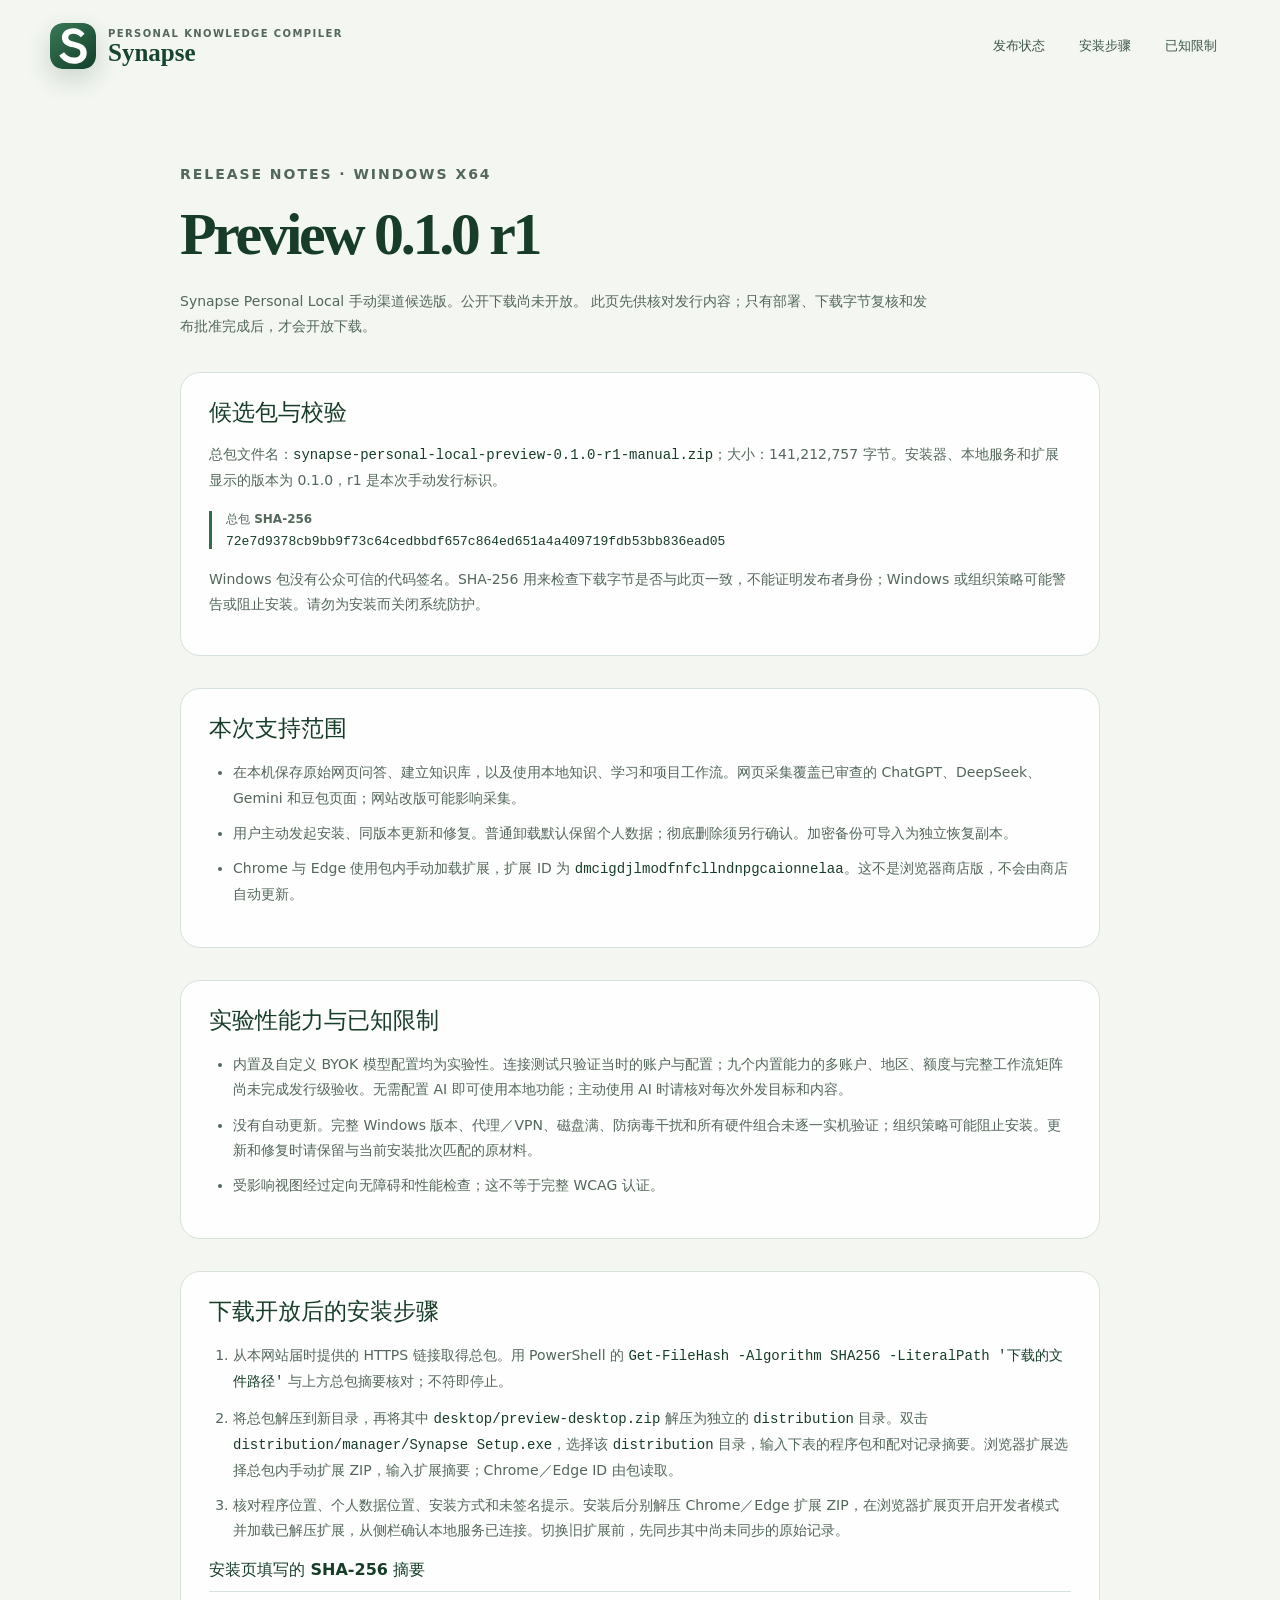
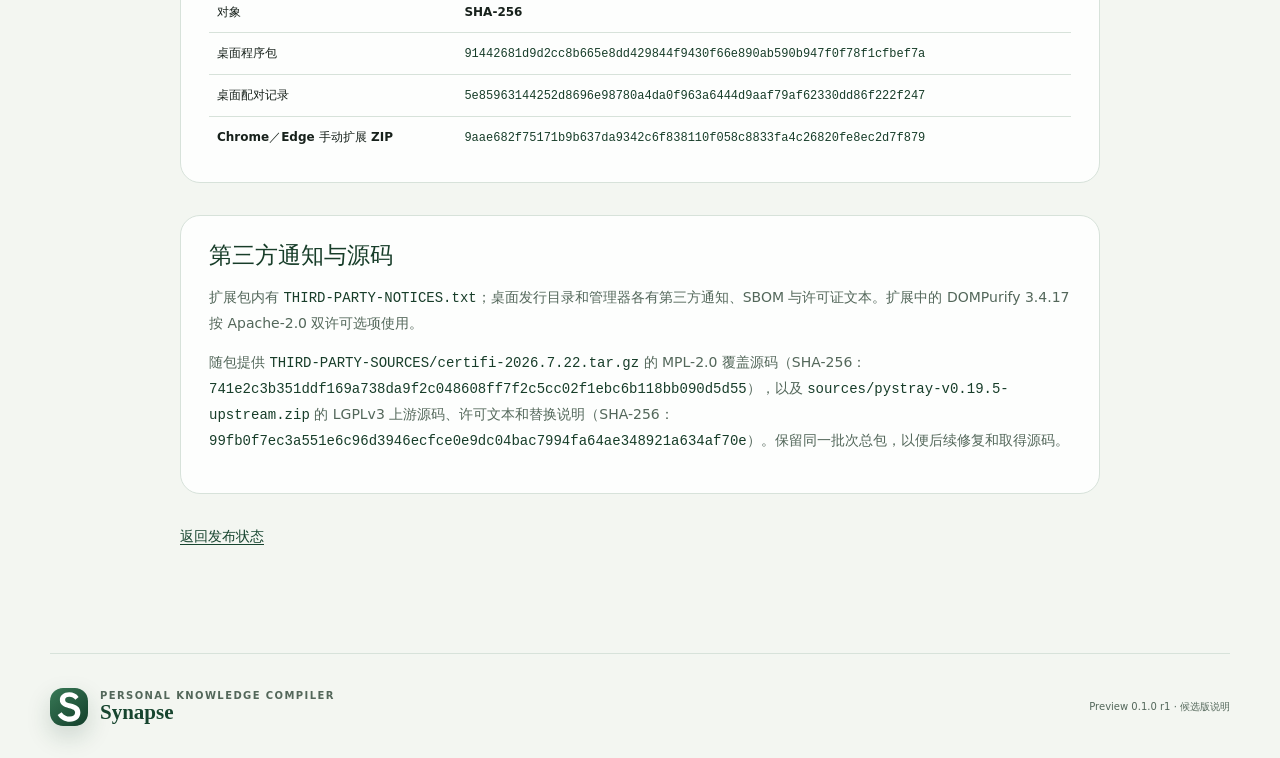
==== preview-0.1.0-r1.html @ c21005fe "Add files via upload" ====
<!doctype html>
<html lang="zh-CN">
  <head>
    <meta charset="utf-8">
    <meta name="viewport" content="width=device-width, initial-scale=1">
    <meta name="description" content="Synapse Personal Local Preview 0.1.0 r1 候选版说明、校验摘要、安装步骤与已知限制。">
    <title>Preview 0.1.0 r1 候选版说明 · Synapse</title>
    <link rel="stylesheet" href="./styles.css">
  </head>
  <body>
    <header class="site-header">
      <a class="brand" href="./index.html#top" aria-label="返回 Synapse 首页">
        <img src="./brand/synapse-mark.svg" alt="" width="46" height="46">
        <span><small>PERSONAL KNOWLEDGE COMPILER</small><strong>Synapse</strong></span>
      </a>
      <nav aria-label="候选版说明导航">
        <a href="./index.html#availability">发布状态</a>
        <a href="#install">安装步骤</a>
        <a href="#limits">已知限制</a>
      </nav>
    </header>

    <main class="release-notes" id="top">
      <p class="eyebrow">RELEASE NOTES · WINDOWS X64</p>
      <h1>Preview 0.1.0 r1</h1>
      <p class="release-notes-lede">Synapse Personal Local 手动渠道候选版。<strong>公开下载尚未开放。</strong> 此页先供核对发行内容；只有部署、下载字节复核和发布批准完成后，才会开放下载。</p>

      <section aria-labelledby="release-overview">
        <h2 id="release-overview">候选包与校验</h2>
        <p>总包文件名：<code>synapse-personal-local-preview-0.1.0-r1-manual.zip</code>；大小：141,212,757 字节。安装器、本地服务和扩展显示的版本为 0.1.0，r1 是本次手动发行标识。</p>
        <div class="release-hash"><span>总包 SHA-256</span><code>72e7d9378cb9bb9f73c64cedbbdf657c864ed651a4a409719fdb53bb836ead05</code></div>
        <p>Windows 包没有公众可信的代码签名。SHA-256 用来检查下载字节是否与此页一致，不能证明发布者身份；Windows 或组织策略可能警告或阻止安装。请勿为安装而关闭系统防护。</p>
      </section>

      <section aria-labelledby="release-support">
        <h2 id="release-support">本次支持范围</h2>
        <ul>
          <li>在本机保存原始网页问答、建立知识库，以及使用本地知识、学习和项目工作流。网页采集覆盖已审查的 ChatGPT、DeepSeek、Gemini 和豆包页面；网站改版可能影响采集。</li>
          <li>用户主动发起安装、同版本更新和修复。普通卸载默认保留个人数据；彻底删除须另行确认。加密备份可导入为独立恢复副本。</li>
          <li>Chrome 与 Edge 使用包内手动加载扩展，扩展 ID 为 <code>dmcigdjlmodfnfcllndnpgcaionnelaa</code>。这不是浏览器商店版，不会由商店自动更新。</li>
        </ul>
      </section>

      <section id="limits" aria-labelledby="release-limits">
        <h2 id="release-limits">实验性能力与已知限制</h2>
        <ul>
          <li>内置及自定义 BYOK 模型配置均为<strong>实验性</strong>。连接测试只验证当时的账户与配置；九个内置能力的多账户、地区、额度与完整工作流矩阵尚未完成发行级验收。无需配置 AI 即可使用本地功能；主动使用 AI 时请核对每次外发目标和内容。</li>
          <li>没有自动更新。完整 Windows 版本、代理／VPN、磁盘满、防病毒干扰和所有硬件组合未逐一实机验证；组织策略可能阻止安装。更新和修复时请保留与当前安装批次匹配的原材料。</li>
          <li>受影响视图经过定向无障碍和性能检查；这不等于完整 WCAG 认证。</li>
        </ul>
      </section>

      <section id="install" aria-labelledby="release-install">
        <h2 id="release-install">下载开放后的安装步骤</h2>
        <ol>
          <li>从本网站届时提供的 HTTPS 链接取得总包。用 PowerShell 的 <code>Get-FileHash -Algorithm SHA256 -LiteralPath '下载的文件路径'</code> 与上方总包摘要核对；不符即停止。</li>
          <li>将总包解压到新目录，再将其中 <code>desktop/preview-desktop.zip</code> 解压为独立的 <code>distribution</code> 目录。双击 <code>distribution/manager/Synapse Setup.exe</code>，选择该 <code>distribution</code> 目录，输入下表的程序包和配对记录摘要。浏览器扩展选择总包内手动扩展 ZIP，输入扩展摘要；Chrome／Edge ID 由包读取。</li>
          <li>核对程序位置、个人数据位置、安装方式和未签名提示。安装后分别解压 Chrome／Edge 扩展 ZIP，在浏览器扩展页开启开发者模式并加载已解压扩展，从侧栏确认本地服务已连接。切换旧扩展前，先同步其中尚未同步的原始记录。</li>
        </ol>
        <div class="release-table-wrap">
          <table>
            <caption>安装页填写的 SHA-256 摘要</caption>
            <thead><tr><th scope="col">对象</th><th scope="col">SHA-256</th></tr></thead>
            <tbody>
              <tr><th scope="row">桌面程序包</th><td><code>91442681d9d2cc8b665e8dd429844f9430f66e890ab590b947f0f78f1cfbef7a</code></td></tr>
              <tr><th scope="row">桌面配对记录</th><td><code>5e85963144252d8696e98780a4da0f963a6444d9aaf79af62330dd86f222f247</code></td></tr>
              <tr><th scope="row">Chrome／Edge 手动扩展 ZIP</th><td><code>9aae682f75171b9b637da9342c6f838110f058c8833fa4c26820fe8ec2d7f879</code></td></tr>
            </tbody>
          </table>
        </div>
      </section>

      <section aria-labelledby="release-sources">
        <h2 id="release-sources">第三方通知与源码</h2>
        <p>扩展包内有 <code>THIRD-PARTY-NOTICES.txt</code>；桌面发行目录和管理器各有第三方通知、SBOM 与许可证文本。扩展中的 DOMPurify 3.4.17 按 Apache-2.0 双许可选项使用。</p>
        <p>随包提供 <code>THIRD-PARTY-SOURCES/certifi-2026.7.22.tar.gz</code> 的 MPL-2.0 覆盖源码（SHA-256：<code>741e2c3b351ddf169a738da9f2c048608ff7f2c5cc02f1ebc6b118bb090d5d55</code>），以及 <code>sources/pystray-v0.19.5-upstream.zip</code> 的 LGPLv3 上游源码、许可文本和替换说明（SHA-256：<code>99fb0f7ec3a551e6c96d3946ecfce0e9dc04bac7994fa64ae348921a634af70e</code>）。保留同一批次总包，以便后续修复和取得源码。</p>
      </section>
      <p class="release-notes-end"><a href="./index.html#availability">返回发布状态</a></p>
    </main>
    <footer>
      <div class="brand footer-brand"><img src="./brand/synapse-mark.svg" alt="" width="38" height="38"><span><small>PERSONAL KNOWLEDGE COMPILER</small><strong>Synapse</strong></span></div>
      <p>Preview 0.1.0 r1 · 候选版说明</p>
    </footer>
  </body>
</html>
---- styles.css ----
:root {
  color-scheme: light;
  --ink: #17211b;
  --heading: #173d29;
  --copy: #53675a;
  --subtle: #53675a;
  --brand: #2f704b;
  --brand-dark: #17452f;
  --brand-soft: #e8f0ea;
  --page: #f3f6f1;
  --paper: #fdfefd;
  --line: #d7e2da;
  --line-strong: #b8ccbd;
  font-family: Inter, "Microsoft YaHei UI", "Microsoft YaHei", system-ui, sans-serif;
  background: var(--page);
  color: var(--ink);
  font-synthesis: none;
  text-rendering: optimizeLegibility;
}

* { box-sizing: border-box; }
html { scroll-behavior: smooth; }
body { margin: 0; min-width: 300px; background: var(--page); }
a { color: inherit; }
a:focus-visible { outline: 3px solid rgba(55, 111, 76, .28); outline-offset: 4px; }

.site-header,
main,
footer {
  width: min(1180px, calc(100% - 40px));
  margin-inline: auto;
}

.site-header {
  display: flex;
  align-items: center;
  justify-content: space-between;
  gap: 28px;
  min-height: 92px;
}

.brand {
  display: inline-flex;
  align-items: center;
  gap: 12px;
  text-decoration: none;
}

.brand img { border-radius: 13px; box-shadow: 0 10px 24px rgba(23, 69, 47, .18); }
.brand span { display: grid; gap: 1px; }
.brand small,
.eyebrow,
.mini-label {
  color: var(--subtle);
  font-size: 10px;
  font-weight: 800;
  letter-spacing: .14em;
}
.brand strong {
  color: var(--brand-dark);
  font-family: Georgia, "Times New Roman", serif;
  font-size: 25px;
  line-height: 1;
}

.site-header nav { display: flex; align-items: center; gap: 8px; }
.site-header nav a {
  border-radius: 999px;
  padding: 9px 13px;
  color: #3e5748;
  font-size: 13px;
  font-weight: 700;
  text-decoration: none;
}
.site-header nav a:hover { background: #e8efe9; }

.hero {
  position: relative;
  display: grid;
  grid-template-columns: minmax(0, .88fr) minmax(520px, 1.12fr);
  gap: clamp(38px, 5vw, 74px);
  align-items: center;
  min-height: 680px;
  padding: 76px 0 96px;
}

.hero::before {
  position: absolute;
  inset: 0 50% auto auto;
  width: 520px;
  height: 520px;
  border-radius: 50%;
  background: rgba(183, 211, 190, .26);
  filter: blur(1px);
  content: "";
  z-index: -1;
}

.status-kicker {
  display: inline-flex;
  align-items: center;
  gap: 8px;
  margin: 0 0 22px;
  border: 1px solid #cbdacf;
  border-radius: 999px;
  padding: 7px 11px;
  color: #486151;
  background: rgba(255,255,255,.62);
  font-size: 11px;
  font-weight: 750;
}
.status-kicker span { width: 7px; height: 7px; border-radius: 50%; background: #c28b2c; }

h1,
h2,
h3,
p { margin-top: 0; }

h1 {
  max-width: 610px;
  margin-bottom: 24px;
  color: var(--heading);
  font-family: Georgia, "Times New Roman", "Microsoft YaHei", serif;
  font-size: clamp(44px, 5.8vw, 74px);
  font-weight: 700;
  letter-spacing: -.055em;
  line-height: 1.07;
}

.hero-lede {
  max-width: 570px;
  margin-bottom: 30px;
  color: var(--copy);
  font-size: 17px;
  line-height: 1.9;
}

.hero-actions { display: flex; flex-wrap: wrap; gap: 10px; }
.hero-actions a {
  display: inline-flex;
  min-height: 46px;
  align-items: center;
  justify-content: center;
  border-radius: 999px;
  padding: 11px 19px;
  font-size: 13px;
  font-weight: 800;
  text-decoration: none;
}
.primary-link { color: white; background: var(--brand-dark); box-shadow: 0 12px 26px rgba(23,69,47,.2); }
.primary-link:hover { background: #0f3825; }
.secondary-link { border: 1px solid #bdcfc2; color: var(--brand-dark); background: rgba(255,255,255,.68); }
.secondary-link:hover { background: white; }

.hero-facts { display: flex; flex-wrap: wrap; gap: 9px 18px; margin: 25px 0 0; padding: 0; list-style: none; }
.hero-facts li { color: var(--copy); font-size: 11px; }
.hero-facts li::before { margin-right: 7px; color: var(--brand); content: "✓"; font-weight: 900; }

.product-window {
  overflow: hidden;
  border: 1px solid rgba(122, 151, 132, .48);
  border-radius: 25px;
  background: rgba(255,255,255,.78);
  box-shadow: 0 34px 80px rgba(37, 73, 50, .15);
  backdrop-filter: blur(18px);
}
.window-bar {
  display: grid;
  grid-template-columns: 1fr auto 1fr;
  align-items: center;
  gap: 12px;
  border-bottom: 1px solid #dce6df;
  padding: 13px 16px;
  color: var(--copy);
  background: rgba(239,245,240,.84);
  font-size: 10px;
}
.window-dots { display: flex; gap: 5px; }
.window-dots i { width: 7px; height: 7px; border-radius: 50%; background: #a6b9ac; }
.window-dots i:nth-child(1) { background: #d58b79; }
.window-dots i:nth-child(2) { background: #d5b96f; }
.window-dots i:nth-child(3) { background: #75ad84; }
.local-pill { justify-self: end; border: 1px solid #bed2c3; border-radius: 999px; padding: 4px 7px; }

.window-body { display: grid; grid-template-columns: 168px minmax(0, 1fr); min-height: 385px; }
.source-rail { border-right: 1px solid #e0e7e1; padding: 22px 13px; background: rgba(237,244,239,.72); }
.mini-label { margin-bottom: 12px; }
.source-card {
  display: grid;
  grid-template-columns: 24px minmax(0, 1fr);
  gap: 7px;
  margin-bottom: 8px;
  border: 1px solid transparent;
  border-radius: 12px;
  padding: 10px 8px;
  color: #435a4b;
}
.source-card.active { border-color: #aac4b1; background: #fff; box-shadow: 0 9px 20px rgba(37,77,52,.08); }
.source-card > span { color: var(--copy); font: 700 11px Georgia, serif; }
.source-card strong { display: block; font-size: 10px; line-height: 1.45; }
.source-card small { display: block; margin-top: 3px; color: var(--copy); font-size: 8px; line-height: 1.4; }

.knowledge-sheet { position: relative; padding: 48px 36px 32px; }
.trace-badge {
  position: absolute;
  top: 24px;
  right: 25px;
  border-radius: 999px;
  padding: 5px 8px;
  color: #496451;
  background: #eaf2ec;
  font-size: 8px;
  font-weight: 750;
}
.knowledge-sheet h2 { max-width: 330px; margin-bottom: 17px; color: var(--heading); font: 700 30px/1.18 Georgia, "Microsoft YaHei", serif; }
.knowledge-sheet > p:not(.mini-label) { color: var(--copy); font-size: 11px; line-height: 1.9; }
.concept-grid { display: grid; grid-template-columns: repeat(3, 1fr); gap: 6px; margin-top: 22px; }
.concept-grid span { border: 1px solid #d9e4dc; border-radius: 9px; padding: 9px 6px; color: #43614e; background: #f4f8f5; font-size: 9px; text-align: center; }
.source-link { margin-top: 23px; border-top: 1px solid #e0e8e2; padding-top: 14px; color: #476550; font-size: 9px; font-weight: 750; }
.source-link b { margin-right: 5px; }

.destination-bar { display: grid; grid-template-columns: repeat(3, 1fr); border-top: 1px solid #dbe5de; background: #f5f8f5; }
.destination-bar span { padding: 13px; color: var(--copy); font-size: 9px; text-align: center; }
.destination-bar span + span { border-left: 1px solid #dbe5de; }
.destination-bar b { display: block; margin-bottom: 2px; color: #294d37; font-size: 10px; }

.trust-strip {
  display: grid;
  grid-template-columns: repeat(4, 1fr);
  overflow: hidden;
  border: 1px solid var(--line);
  border-radius: 18px;
  background: rgba(255,255,255,.68);
}
.trust-strip div { display: grid; gap: 3px; padding: 20px 24px; }
.trust-strip div + div { border-left: 1px solid var(--line); }
.trust-strip strong { color: var(--heading); font: 700 17px Georgia, "Microsoft YaHei", serif; }
.trust-strip span { color: var(--subtle); font-size: 10px; }

.section-block { padding: 112px 0; }
.section-intro { max-width: 710px; margin-bottom: 42px; }
.section-intro.compact { max-width: 780px; }
.eyebrow { margin-bottom: 13px; }
.section-intro h2,
.privacy-copy h2,
.availability-copy h2 {
  margin-bottom: 17px;
  color: var(--heading);
  font: 700 clamp(32px, 4.2vw, 52px)/1.15 Georgia, "Microsoft YaHei", serif;
  letter-spacing: -.035em;
}
.section-intro > p:last-child,
.privacy-copy > p,
.availability-copy > p { color: var(--copy); font-size: 15px; line-height: 1.85; }

.step-grid { display: grid; grid-template-columns: repeat(3, 1fr); gap: 18px; }
.step-grid article,
.destination-card {
  border: 1px solid var(--line);
  border-radius: 20px;
  padding: 28px;
  background: rgba(255,255,255,.72);
}
.step-grid article { min-height: 245px; }
.step-number { color: var(--copy); font: 700 19px Georgia, serif; }
.step-grid h3,
.destination-card h3 { margin: 42px 0 12px; color: #214730; font-size: 18px; line-height: 1.45; }
.step-grid p,
.destination-card > p:not(.mini-label) { color: var(--copy); font-size: 12px; line-height: 1.8; }

.destinations-section { border-top: 1px solid #dfe7e1; }
.destination-grid { display: grid; grid-template-columns: repeat(3, 1fr); gap: 18px; }
.destination-card { position: relative; min-height: 390px; overflow: hidden; }
.destination-card::after { position: absolute; right: -55px; bottom: -60px; width: 190px; height: 190px; border-radius: 50%; background: var(--halo); content: ""; }
.knowledge-card { --halo: rgba(159, 200, 170, .2); }
.exercise-card { --halo: rgba(217, 197, 143, .2); }
.project-card { --halo: rgba(153, 177, 209, .2); }
.card-icon { display: grid; width: 42px; height: 42px; place-items: center; margin-bottom: 28px; border-radius: 13px; color: #fff; background: var(--brand-dark); font-family: Georgia, serif; }
.destination-card h3 { margin-top: 10px; }
.destination-card ul { position: relative; z-index: 1; display: flex; flex-wrap: wrap; gap: 6px; margin: 32px 0 0; padding: 0; list-style: none; }
.destination-card li { border: 1px solid #d2dfd5; border-radius: 999px; padding: 6px 9px; color: #496051; background: rgba(255,255,255,.75); font-size: 9px; font-weight: 750; }

.privacy-section,
.availability-section { display: grid; grid-template-columns: minmax(0, .9fr) minmax(420px, 1.1fr); gap: clamp(48px, 8vw, 100px); align-items: center; }
.privacy-section {
  position: relative;
  width: auto;
  margin-inline: 0;
  padding-inline: 0;
  background: #e7efe9;
  box-shadow: 0 0 0 100vmax #e7efe9;
  clip-path: inset(0 -100vmax);
}
.privacy-copy { max-width: 570px; }
.privacy-note { display: grid; gap: 5px; margin-top: 28px; border-left: 3px solid var(--brand); padding-left: 16px; }
.privacy-note strong { color: var(--heading); font-size: 13px; }
.privacy-note span { color: var(--copy); font-size: 11px; line-height: 1.65; }

.boundary-card,
.release-card { border: 1px solid #bdcfc2; border-radius: 23px; padding: 28px; background: rgba(255,255,255,.78); box-shadow: 0 25px 55px rgba(35,78,50,.1); }
.boundary-row { display: grid; grid-template-columns: 90px minmax(0, 1fr); gap: 16px; border-top: 1px solid #dbe5de; padding: 17px 0; }
.boundary-row span { color: var(--subtle); font-size: 10px; }
.boundary-row strong { color: #294936; font-size: 11px; line-height: 1.5; }

.availability-section { border-bottom: 1px solid #dfe7e1; }
.availability-copy aside { margin-top: 24px; border: 1px solid #ded2b6; border-radius: 13px; padding: 13px 15px; color: #705b2f; background: #faf6eb; font-size: 11px; line-height: 1.65; }
.release-card-heading { display: flex; align-items: center; justify-content: space-between; gap: 18px; margin-bottom: 18px; }
.release-card-heading span { color: var(--heading); font: 700 17px Georgia, "Microsoft YaHei", serif; }
.release-card-heading strong { border-radius: 999px; padding: 6px 9px; color: #735c2e; background: #f6eedb; font-size: 9px; }
.release-card dl { margin: 0; }
.release-card dl div { display: grid; grid-template-columns: 105px minmax(0,1fr); gap: 16px; border-top: 1px solid #e0e8e2; padding: 11px 0; }
.release-card dt { color: var(--subtle); font-size: 10px; }
.release-card dd { margin: 0; color: #395343; font-size: 10px; font-weight: 750; text-align: right; overflow-wrap: anywhere; }
.disabled-download { display: flex; min-height: 43px; align-items: center; justify-content: center; margin-top: 18px; border-radius: 999px; color: var(--copy); background: #e8eeea; font-size: 11px; font-weight: 800; }
.release-card dd a,
.release-notes a { color: var(--brand-dark); text-underline-offset: 3px; }
.release-notes { max-width: 920px; padding-block: 70px 90px; }
.release-notes h1 { margin: 8px 0 20px; color: var(--heading); font-size: clamp(34px, 6vw, 60px); line-height: 1.15; }
.release-notes-lede { max-width: 760px; font-size: 17px; line-height: 1.8; }
.release-notes section { margin-top: 32px; border: 1px solid var(--line); border-radius: 20px; padding: 24px 28px; background: var(--paper); }
.release-notes h2 { margin: 0 0 14px; color: var(--heading); font-size: 23px; }
.release-notes p,
.release-notes li { color: var(--copy); font-size: 14px; line-height: 1.8; }
.release-notes ul,
.release-notes ol { padding-left: 1.5em; }
.release-notes li + li { margin-top: 10px; }
.release-notes code { color: var(--heading); overflow-wrap: anywhere; }
.release-hash { display: grid; gap: 6px; margin-block: 18px; border-left: 3px solid var(--brand); padding-left: 14px; }
.release-hash span { color: var(--subtle); font-size: 12px; font-weight: 700; }
.release-hash code { font-size: 13px; }
.release-table-wrap { overflow-x: auto; }
.release-notes table { width: 100%; border-collapse: collapse; }
.release-notes caption { margin-bottom: 10px; color: var(--heading); font-weight: 700; text-align: left; }
.release-notes th,
.release-notes td { border-top: 1px solid var(--line); padding: 11px 8px; font-size: 12px; line-height: 1.5; text-align: left; vertical-align: top; }
.release-notes td { overflow-wrap: anywhere; }
.release-notes-end { margin-top: 30px; }

.start-section ol { display: grid; grid-template-columns: repeat(4, 1fr); gap: 10px; margin: 0; padding: 0; list-style: none; }
.start-section li { display: grid; grid-template-columns: 30px minmax(0,1fr); gap: 10px; border-top: 1px solid var(--line-strong); padding: 18px 4px; }
.start-section li > span { display: grid; width: 25px; height: 25px; place-items: center; border-radius: 50%; color: #fff; background: var(--brand-dark); font-size: 9px; font-weight: 800; }
.start-section strong { color: var(--heading); font-size: 12px; }
.start-section p { margin: 5px 0 0; color: var(--copy); font-size: 10px; line-height: 1.6; }

footer { display: flex; align-items: center; justify-content: space-between; gap: 25px; border-top: 1px solid var(--line); padding: 34px 0 46px; }
.footer-brand .brand strong,
.footer-brand strong { font-size: 21px; }
footer p { margin: 0; color: var(--subtle); font-size: 10px; text-align: right; }
footer code { color: #3d5b49; }

@media (max-width: 960px) {
  .hero { grid-template-columns: minmax(0, 1fr); padding-top: 48px; }
  .hero-copy,
  .product-window { min-width: 0; }
  .hero-copy { max-width: 720px; }
  .trust-strip { grid-template-columns: repeat(2, 1fr); }
  .trust-strip div:nth-child(3) { border-left: 0; border-top: 1px solid var(--line); }
  .trust-strip div:nth-child(4) { border-top: 1px solid var(--line); }
  .privacy-section,
  .availability-section { grid-template-columns: 1fr; }
  .privacy-copy { max-width: 720px; }
  .start-section ol { grid-template-columns: repeat(2, 1fr); }
}

@media (max-width: 720px) {
  .release-notes { padding-block: 48px 65px; }
  .release-notes section { padding: 20px 18px; }
  .site-header,
  main,
  footer { width: min(100% - 28px, 1180px); }
  .site-header { align-items: flex-start; flex-direction: column; padding: 18px 0; }
  .site-header nav { width: 100%; overflow-x: auto; }
  .site-header nav a { padding-inline: 9px; white-space: nowrap; }
  .hero { min-height: auto; padding: 52px 0 72px; }
  h1 { font-size: clamp(38px, 11vw, 46px); overflow-wrap: anywhere; }
  .hero-lede { font-size: 15px; }
  .product-window { border-radius: 18px; }
  .window-bar { grid-template-columns: 1fr auto; }
  .window-bar > strong { display: none; }
  .window-body { grid-template-columns: 1fr; }
  .source-rail { display: none; }
  .knowledge-sheet { min-height: 355px; padding: 52px 22px 28px; }
  .knowledge-sheet h2 { font-size: 27px; }
  .concept-grid { grid-template-columns: 1fr; }
  .trust-strip,
  .step-grid,
  .destination-grid,
  .start-section ol { grid-template-columns: 1fr; }
  .trust-strip div + div { border-top: 1px solid var(--line); border-left: 0; }
  .section-block { padding: 78px 0; }
  .privacy-section { margin-inline: 0; padding-inline: 0; }
  .destination-card { min-height: auto; }
  .boundary-card,
  .release-card { padding: 21px; }
  .boundary-row { grid-template-columns: 75px minmax(0, 1fr); }
  .release-card-heading { align-items: flex-start; flex-direction: column; }
  footer { align-items: flex-start; flex-direction: column; }
  footer p { text-align: left; }
}

@media (max-width: 380px) {
  .brand small { font-size: 8px; }
  .brand strong { font-size: 22px; }
  .hero-actions a { width: 100%; }
  .destination-bar span { padding-inline: 7px; }
  .release-card dl div { grid-template-columns: 1fr; gap: 3px; }
  .release-card dd { text-align: left; }
}

@media (prefers-reduced-motion: reduce) {
  html { scroll-behavior: auto; }
}
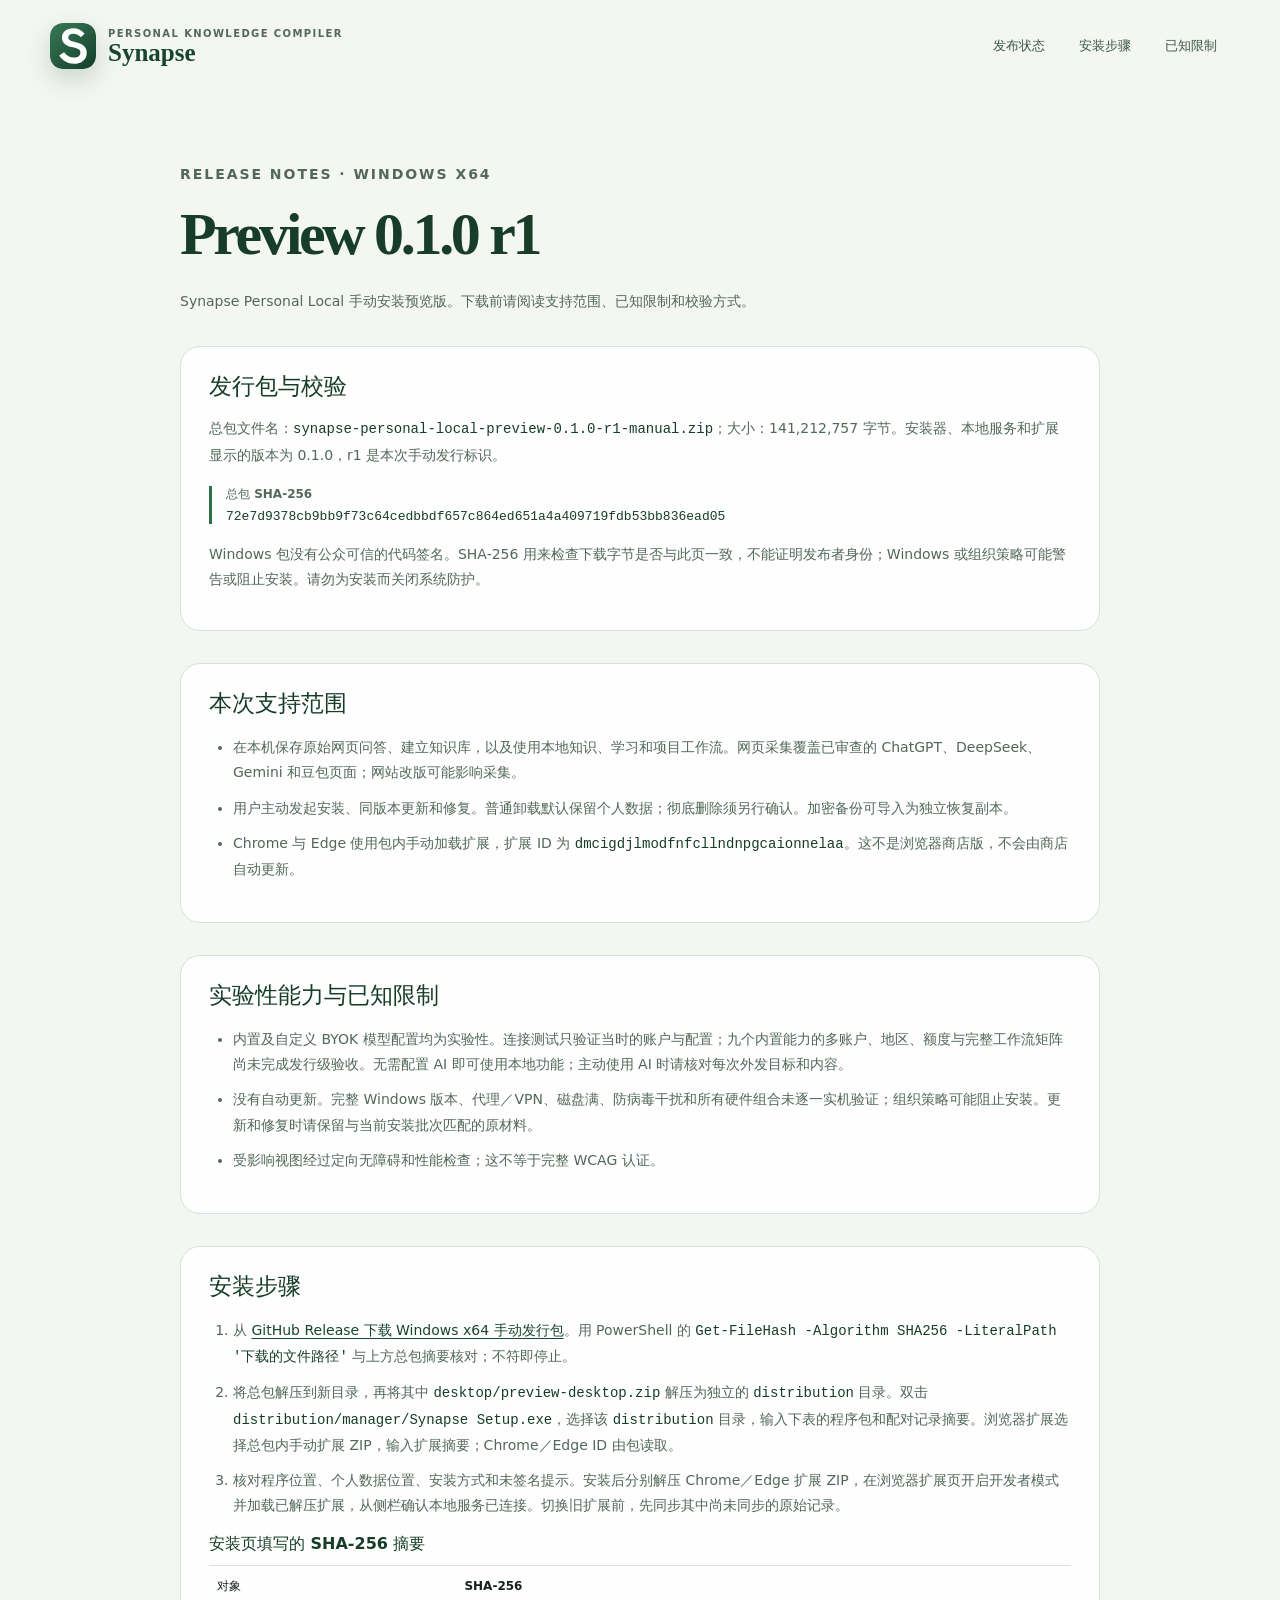
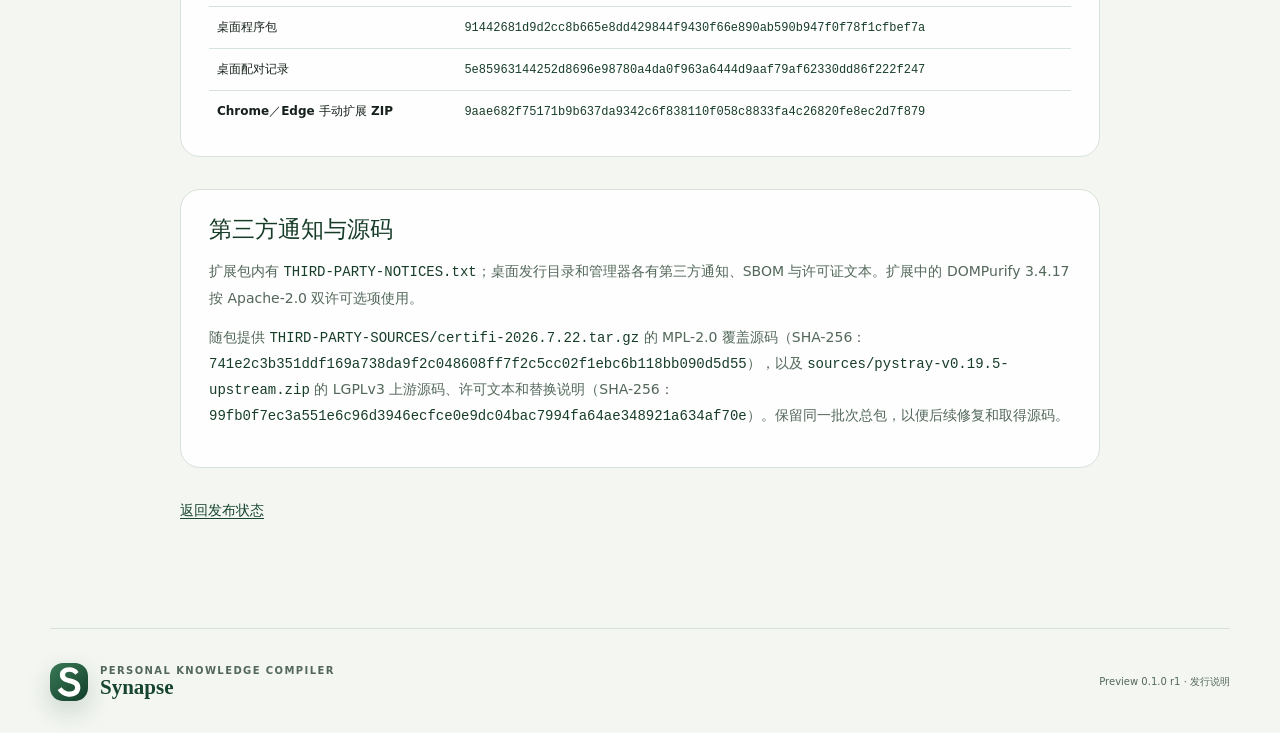
==== commit 7b4af8ab: "Open Preview 0.1.0 r1 download" ====
--- a/preview-0.1.0-r1.html
+++ b/preview-0.1.0-r1.html
@@ -3,8 +3,8 @@
   <head>
     <meta charset="utf-8">
     <meta name="viewport" content="width=device-width, initial-scale=1">
-    <meta name="description" content="Synapse Personal Local Preview 0.1.0 r1 候选版说明、校验摘要、安装步骤与已知限制。">
-    <title>Preview 0.1.0 r1 候选版说明 · Synapse</title>
+    <meta name="description" content="Synapse Personal Local Preview 0.1.0 r1 发行说明、校验摘要、安装步骤与已知限制。">
+    <title>Preview 0.1.0 r1 发行说明 · Synapse</title>
     <link rel="stylesheet" href="./styles.css">
   </head>
   <body>
@@ -13,7 +13,7 @@
         <img src="./brand/synapse-mark.svg" alt="" width="46" height="46">
         <span><small>PERSONAL KNOWLEDGE COMPILER</small><strong>Synapse</strong></span>
       </a>
-      <nav aria-label="候选版说明导航">
+      <nav aria-label="发行说明导航">
         <a href="./index.html#availability">发布状态</a>
         <a href="#install">安装步骤</a>
         <a href="#limits">已知限制</a>
@@ -23,10 +23,10 @@
     <main class="release-notes" id="top">
       <p class="eyebrow">RELEASE NOTES · WINDOWS X64</p>
       <h1>Preview 0.1.0 r1</h1>
-      <p class="release-notes-lede">Synapse Personal Local 手动渠道候选版。<strong>公开下载尚未开放。</strong> 此页先供核对发行内容；只有部署、下载字节复核和发布批准完成后，才会开放下载。</p>
+      <p class="release-notes-lede">Synapse Personal Local 手动安装预览版。下载前请阅读支持范围、已知限制和校验方式。</p>
 
       <section aria-labelledby="release-overview">
-        <h2 id="release-overview">候选包与校验</h2>
+        <h2 id="release-overview">发行包与校验</h2>
         <p>总包文件名：<code>synapse-personal-local-preview-0.1.0-r1-manual.zip</code>；大小：141,212,757 字节。安装器、本地服务和扩展显示的版本为 0.1.0，r1 是本次手动发行标识。</p>
         <div class="release-hash"><span>总包 SHA-256</span><code>72e7d9378cb9bb9f73c64cedbbdf657c864ed651a4a409719fdb53bb836ead05</code></div>
         <p>Windows 包没有公众可信的代码签名。SHA-256 用来检查下载字节是否与此页一致，不能证明发布者身份；Windows 或组织策略可能警告或阻止安装。请勿为安装而关闭系统防护。</p>
@@ -51,9 +51,9 @@
       </section>
 
       <section id="install" aria-labelledby="release-install">
-        <h2 id="release-install">下载开放后的安装步骤</h2>
+        <h2 id="release-install">安装步骤</h2>
         <ol>
-          <li>从本网站届时提供的 HTTPS 链接取得总包。用 PowerShell 的 <code>Get-FileHash -Algorithm SHA256 -LiteralPath '下载的文件路径'</code> 与上方总包摘要核对；不符即停止。</li>
+          <li>从 <a href="https://github.com/zoror08808/synapse-preview/releases/download/preview-0.1.0-r1/synapse-personal-local-preview-0.1.0-r1-manual.zip">GitHub Release 下载 Windows x64 手动发行包</a>。用 PowerShell 的 <code>Get-FileHash -Algorithm SHA256 -LiteralPath '下载的文件路径'</code> 与上方总包摘要核对；不符即停止。</li>
           <li>将总包解压到新目录，再将其中 <code>desktop/preview-desktop.zip</code> 解压为独立的 <code>distribution</code> 目录。双击 <code>distribution/manager/Synapse Setup.exe</code>，选择该 <code>distribution</code> 目录，输入下表的程序包和配对记录摘要。浏览器扩展选择总包内手动扩展 ZIP，输入扩展摘要；Chrome／Edge ID 由包读取。</li>
           <li>核对程序位置、个人数据位置、安装方式和未签名提示。安装后分别解压 Chrome／Edge 扩展 ZIP，在浏览器扩展页开启开发者模式并加载已解压扩展，从侧栏确认本地服务已连接。切换旧扩展前，先同步其中尚未同步的原始记录。</li>
         </ol>
@@ -79,7 +79,7 @@
     </main>
     <footer>
       <div class="brand footer-brand"><img src="./brand/synapse-mark.svg" alt="" width="38" height="38"><span><small>PERSONAL KNOWLEDGE COMPILER</small><strong>Synapse</strong></span></div>
-      <p>Preview 0.1.0 r1 · 候选版说明</p>
+      <p>Preview 0.1.0 r1 · 发行说明</p>
     </footer>
   </body>
 </html>
--- a/styles.css
+++ b/styles.css
@@ -311,7 +311,8 @@
 .release-card dl div { display: grid; grid-template-columns: 105px minmax(0,1fr); gap: 16px; border-top: 1px solid #e0e8e2; padding: 11px 0; }
 .release-card dt { color: var(--subtle); font-size: 10px; }
 .release-card dd { margin: 0; color: #395343; font-size: 10px; font-weight: 750; text-align: right; overflow-wrap: anywhere; }
-.disabled-download { display: flex; min-height: 43px; align-items: center; justify-content: center; margin-top: 18px; border-radius: 999px; color: var(--copy); background: #e8eeea; font-size: 11px; font-weight: 800; }
+.release-download { display: flex; min-height: 43px; align-items: center; justify-content: center; margin-top: 18px; padding: 8px 15px; border-radius: 999px; color: #fff; background: var(--brand-dark); font-size: 11px; font-weight: 800; text-align: center; text-decoration: none; }
+.release-download:hover { background: var(--heading); }
 .release-card dd a,
 .release-notes a { color: var(--brand-dark); text-underline-offset: 3px; }
 .release-notes { max-width: 920px; padding-block: 70px 90px; }
